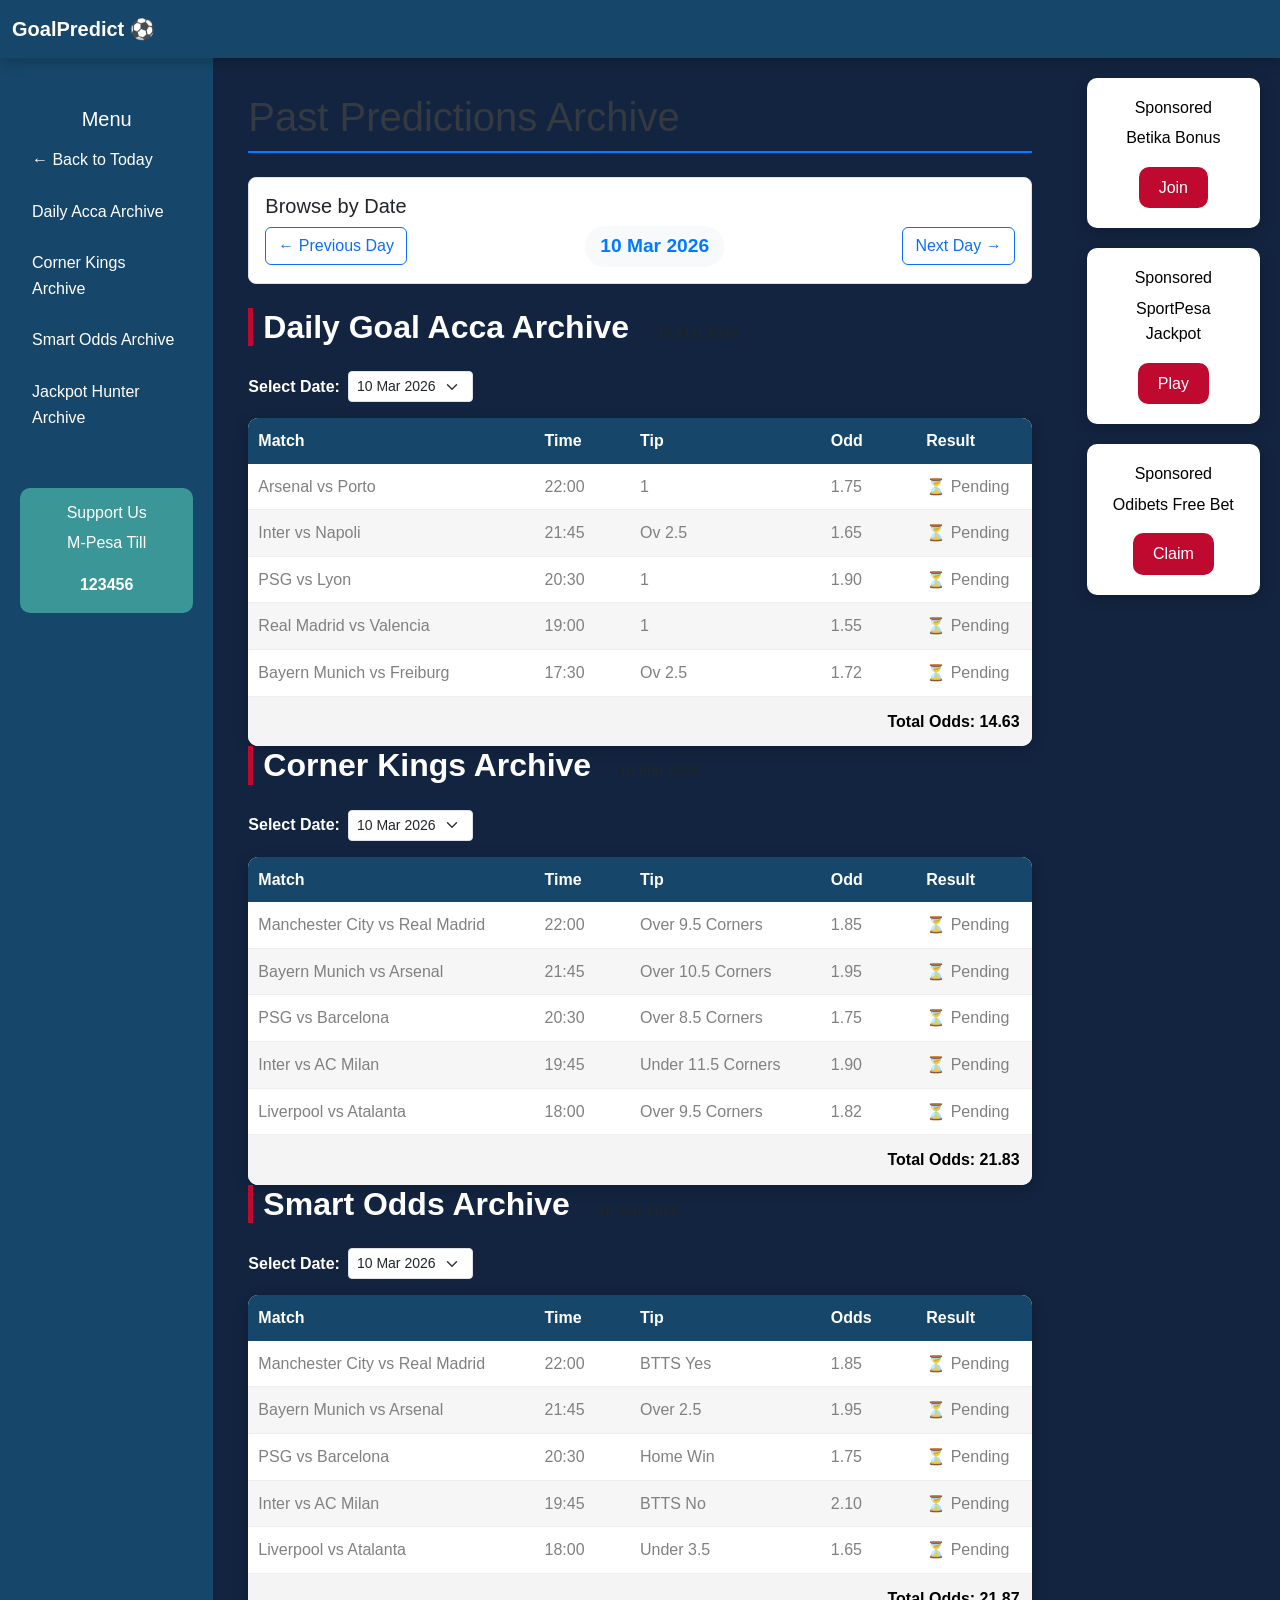
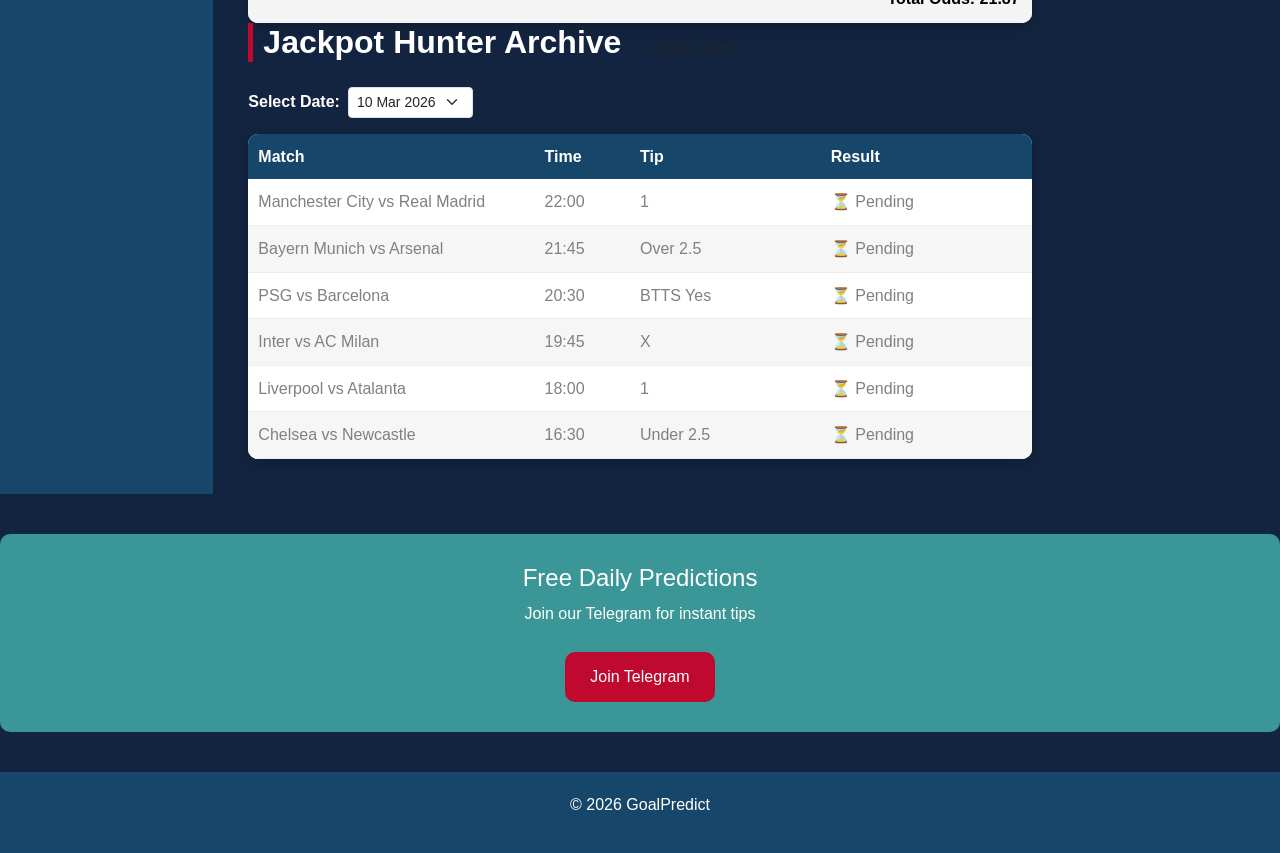
==== past-predictions.html @ 6ff45563 "first commit" ====
<!doctype html>
<html lang="en">
  <head>
    <meta charset="UTF-8" />
    <meta name="viewport" content="width=device-width, initial-scale=1" />

    <title>GoalPredict - Past Predictions Archive</title>

    <link
      href="https://cdn.jsdelivr.net/npm/bootstrap@5.3.2/dist/css/bootstrap.min.css"
      rel="stylesheet"
    />
    <link rel="stylesheet" href="css/style.css" />
  </head>

  <body>
    <!-- Add this right after the opening body tag or before closing body tag -->
    <div class="mobile-home-fab">
      <a href="index.html" class="fab-btn">
        <span class="fab-icon">🏠</span>
        <span class="fab-text">Today's Predictions</span>
      </a>
    </div>
    <!-- TOP NAVBAR -->
    <nav class="navbar navbar-dark navbar-expand-lg topbar">
      <div class="container-fluid">
        <button
          class="navbar-toggler"
          type="button"
          data-bs-toggle="collapse"
          data-bs-target="#sidebarMenu"
        >
          <span class="navbar-toggler-icon"></span>
        </button>

        <a class="navbar-brand fw-bold" href="index.html">GoalPredict ⚽</a>
      </div>
    </nav>

    <div class="container-fluid">
      <div class="row">
        <!-- SIDEBAR (same as index) -->
        <div class="col-lg-2 sidebar collapse d-lg-block" id="sidebarMenu">
          <h5 class="mt-4 text-center">Menu</h5>

          <ul class="nav flex-column">
            <li class="nav-item">
              <a class="nav-link" href="index.html#acca">← Back to Today</a>
            </li>
            <li class="nav-item">
              <a class="nav-link" href="#acca">Daily Acca Archive</a>
            </li>
            <li class="nav-item">
              <a class="nav-link" href="#corners">Corner Kings Archive</a>
            </li>
            <li class="nav-item">
              <a class="nav-link" href="#smart">Smart Odds Archive</a>
            </li>
            <li class="nav-item">
              <a class="nav-link" href="#jackpot">Jackpot Hunter Archive</a>
            </li>
          </ul>

          <div class="donate-box">
            <h6>Support Us</h6>
            <p>M-Pesa Till</p>
            <strong>123456</strong>
          </div>
        </div>

        <!-- MAIN CONTENT -->
        <div class="col-lg-8 main-content">
          <h1 class="page-title mb-4">Past Predictions Archive</h1>

          <!-- Global Date Navigation -->
          <div class="archive-navigation mb-4">
            <div class="card">
              <div class="card-body">
                <h5 class="card-title">Browse by Date</h5>
                <div class="date-navigation-buttons">
                  <button
                    class="btn btn-outline-primary"
                    onclick="navigateDate('prev')"
                  >
                    ← Previous Day
                  </button>
                  <span class="current-date-display" id="currentDisplayDate"
                    >Loading...</span
                  >
                  <button
                    class="btn btn-outline-primary"
                    onclick="navigateDate('next')"
                  >
                    Next Day →
                  </button>
                </div>
              </div>
            </div>
          </div>

          <!-- Daily Acca Archive -->
          <section id="acca">
            <h2 class="section-title">
              Daily Goal Acca Archive
              <small class="text-muted" id="acca-date"></small>
            </h2>

            <div class="prediction-table">
              <div class="table-header">
                <span>Match</span>
                <span>Time</span>
                <span>Tip</span>
                <span>Odd</span>
                <span>Result</span>
              </div>

              <div id="acca-table" class="table-rows"></div>
              <div class="total-odds">
                Total Odds: <span id="acca-total">0.00</span>
              </div>
            </div>
          </section>

          <!-- Corner Kings Archive -->
          <section id="corners">
            <h2 class="section-title">
              Corner Kings Archive
              <small class="text-muted" id="corners-date"></small>
            </h2>

            <div class="prediction-table">
              <div class="table-header">
                <span>Match</span>
                <span>Time</span>
                <span>Tip</span>
                <span>Odd</span>
                <span>Result</span>
              </div>

              <div id="corners-container" class="table-rows"></div>
              <div class="total-odds">
                Total Odds: <span id="corners-total">0.00</span>
              </div>
            </div>
          </section>

          <!-- Smart Odds Archive -->
          <section id="smart">
            <h2 class="section-title">
              Smart Odds Archive
              <small class="text-muted" id="smart-date"></small>
            </h2>

            <div class="prediction-table">
              <div class="table-header">
                <span>Match</span>
                <span>Time</span>
                <span>Tip</span>
                <span>Odds</span>
                <span>Result</span>
              </div>

              <div id="smart-container" class="table-rows"></div>
              <div class="total-odds">
                Total Odds: <span id="smart-total">0.00</span>
              </div>
            </div>
          </section>

          <!-- Jackpot Hunter Archive -->
          <section id="jackpot">
            <h2 class="section-title">
              Jackpot Hunter Archive
              <small class="text-muted" id="jackpot-date"></small>
            </h2>

            <div class="prediction-table">
              <div class="table-header">
                <span>Match</span>
                <span>Time</span>
                <span>Tip</span>
                <span>Result</span>
              </div>

              <div id="jackpot-container" class="table-rows"></div>
            </div>
          </section>
        </div>

        <!-- ADS SIDEBAR (same as index) -->
        <div class="col-lg-2 ads">
          <div class="ad-box">
            <h6>Sponsored</h6>
            <p>Betika Bonus</p>
            <button class="ad-btn">Join</button>
          </div>
          <div class="ad-box">
            <h6>Sponsored</h6>
            <p>SportPesa Jackpot</p>
            <button class="ad-btn">Play</button>
          </div>
          <div class="ad-box">
            <h6>Sponsored</h6>
            <p>Odibets Free Bet</p>
            <button class="ad-btn">Claim</button>
          </div>
        </div>
      </div>
    </div>

    <div class="telegram-box">
      <h4>Free Daily Predictions</h4>
      <p>Join our Telegram for instant tips</p>
      <a href="https://t.me/yourchannel" class="telegram-btn">Join Telegram</a>
    </div>

    <footer class="footer">
      <p>© 2026 GoalPredict</p>
    </footer>

    <script src="https://cdn.jsdelivr.net/npm/bootstrap@5.3.2/dist/js/bootstrap.bundle.min.js"></script>

    <!-- Data Files -->
    <script src="data/acca-data.js"></script>
    <script src="data/corners-data.js"></script>
    <script src="data/smartOdds-data.js"></script>
    <script src="data/jackpot-data.js"></script>

    <!-- Archive Controller (New file) -->
    <script src="js/archive-controller.js"></script>

    <!-- Individual Section Scripts (they will detect they're on archive page) -->
    <script src="js/acca.js"></script>
    <script src="js/corners.js"></script>
    <script src="js/smartOdds.js"></script>
    <script src="js/jackpot.js"></script>
  </body>
</html>
---- css/style.css ----
/* ================= ROOT VARIABLES ================= */

:root {
  --primary: #3b9797;
  --secondary: #16476a;
  --dark: #132440;
  --accent: #bf092f;

  --white: #ffffff;
  --light-gray: #f5f5f5;

  --radius: 10px;
  --shadow: 0 4px 15px rgba(0, 0, 0, 0.2);
}

/* ================= GLOBAL ================= */

body {
  background: var(--dark);
  color: var(--white);
  font-family: "Segoe UI", Arial, sans-serif;
  line-height: 1.6;
}

/* ================= TOP NAVBAR ================= */

.topbar {
  background: var(--secondary);
  box-shadow: var(--shadow);
}

/* ================= SIDEBAR ================= */

.sidebar {
  background: var(--secondary);
  min-height: 100vh;
  padding: 25px 20px;
}

.sidebar .nav-link {
  color: var(--white);
  margin-bottom: 10px;
  padding: 8px 12px;
  border-radius: var(--radius);
  transition: 0.3s;
}

.sidebar .nav-link:hover {
  background: var(--primary);
  color: var(--white);
}

/* ================= MAIN CONTENT ================= */

.main-content {
  padding: 35px;
}

/* ================= SECTION TITLES ================= */

.section-title {
  margin-bottom: 25px;
  font-weight: 700;
  border-left: 5px solid var(--accent);
  padding-left: 10px;
}

/* ================= PREDICTION CARDS ================= */

.card-prediction {
  background: var(--white);
  color: #000;
  padding: 20px;
  border-radius: var(--radius);
  margin-bottom: 20px;
  box-shadow: var(--shadow);
  transition: 0.3s;
}

.card-prediction:hover {
  transform: translateY(-4px);
}

/* ================= TIP HIGHLIGHT ================= */

.tip {
  color: var(--accent);
  font-weight: 700;
}

/* ================= ADS SIDEBAR ================= */

.ads {
  padding: 20px;
  position: sticky;
  top: 20px;
}

.ad-box {
  background: var(--white);
  color: #000;
  padding: 20px;
  margin-bottom: 20px;
  border-radius: var(--radius);
  text-align: center;
  box-shadow: var(--shadow);
}

.ad-btn {
  background: var(--accent);
  border: none;
  color: var(--white);
  padding: 8px 20px;
  border-radius: var(--radius);
  transition: 0.3s;
}

.ad-btn:hover {
  background: #9d0726;
}

/* ================= DONATION ================= */

.donate-box {
  background: var(--primary);
  padding: 15px;
  margin-top: 40px;
  border-radius: var(--radius);
  text-align: center;
}

/* ================= TELEGRAM ================= */

.telegram-box {
  background: var(--primary);
  padding: 30px;
  text-align: center;
  border-radius: var(--radius);
  margin-top: 40px;
}

.telegram-btn {
  background: var(--accent);
  color: var(--white);
  padding: 12px 25px;
  text-decoration: none;
  border-radius: var(--radius);
  display: inline-block;
  margin-top: 10px;
  transition: 0.3s;
}

.telegram-btn:hover {
  background: #9d0726;
}

/* ================= FOOTER ================= */

.footer {
  background: var(--secondary);
  text-align: center;
  padding: 20px;
  margin-top: 40px;
}

/* ================= MOBILE ================= */

@media (max-width: 992px) {
  .sidebar {
    min-height: auto;
  }

  .main-content {
    padding: 20px;
  }

  .ads {
    position: relative;
  }
}
/* ===============================
   MATCH TABLE
================================ */

.prediction-table {
  background: white;
  color: black;
  border-radius: var(--radius);
  overflow: hidden;
  box-shadow: var(--shadow);
}

/* ===============================
   TABLE HEADER
================================ */

.table-header {
  background: var(--secondary);
  color: white;
  font-weight: bold;
}

/* Shared grid layout */

.table-header,
.table-row {
  display: grid;
  grid-template-columns: 3fr 1fr 2fr 1fr 1fr;
  align-items: center;
  padding: 10px;
}

/* ===============================
   TABLE ROW
================================ */

.table-row {
  border-bottom: 1px solid #eee;
}

.table-row:nth-child(even) {
  background: #f6f6f6;
}

.table-row:hover {
  background: #eef6f6;
}

/* ===============================
   RESULT ICONS
================================ */

.correct,
.result-win {
  color: #28a745;
  font-weight: bold;
  font-size: 18px;
}

.failed,
.result-lose {
  color: #bf092f;
  font-weight: bold;
  font-size: 18px;
}

.result-pending {
  color: gray;
}

/* ===============================
   TIP STYLE
================================ */

.tip {
  color: var(--accent);
  font-weight: bold;
}

/* ===============================
   TOTAL ODDS
================================ */

.total-odds {
  padding: 12px;
  text-align: right;
  font-weight: bold;
  font-size: 16px;
  background: #f4f4f4;
}

/* ===============================
   VIEW PREVIOUS BUTTON
================================ */

.view-more {
  text-align: center;
  margin-top: 20px;
  margin-bottom: 40px;
}

.view-btn {
  background: #bf092f;
  color: white;
  padding: 10px 20px;
  text-decoration: none;
  border-radius: 6px;
  font-weight: bold;
  transition: 0.3s;
}

.view-btn:hover {
  background: #8e0623;
}

/* ===============================
   MOBILE RESPONSIVE
================================ */

@media (max-width: 768px) {
  .table-header,
  .table-row {
    grid-template-columns: 2fr 1fr 1.5fr 1fr 0.8fr;
    font-size: 14px;
    padding: 8px;
  }
}
/* Archive Page Specific Styles */
.archive-navigation .card {
  border: 1px solid #dee2e6;
  border-radius: 8px;
  margin-bottom: 20px;
}

.date-navigation-buttons {
  display: flex;
  justify-content: space-between;
  align-items: center;
  gap: 15px;
}

.current-date-display {
  font-size: 1.2rem;
  font-weight: bold;
  color: #007bff;
  padding: 5px 15px;
  background-color: #f8f9fa;
  border-radius: 20px;
}

.date-picker-container {
  margin-top: 15px;
  padding-top: 15px;
  border-top: 1px solid #dee2e6;
}

.date-picker-container select {
  width: 100%;
  padding: 8px;
  border-radius: 4px;
  border: 1px solid #dee2e6;
}

.page-title {
  color: #343a40;
  border-bottom: 2px solid #007bff;
  padding-bottom: 10px;
}

.section-title small {
  font-size: 0.9rem;
  color: #6c757d;
  margin-left: 10px;
}

/* Highlight active section when coming from hash link */
section:target {
  animation: highlight 2s ease;
}

@keyframes highlight {
  0% {
    background-color: rgba(0, 123, 255, 0.1);
  }
  100% {
    background-color: transparent;
  }
}

/* Responsive design */
@media (max-width: 768px) {
  .date-navigation-buttons {
    flex-direction: column;
  }

  .current-date-display {
    order: -1;
    margin-bottom: 10px;
  }
}

/* Option 3: Floating Action Button (FAB) */
.mobile-home-fab {
  display: none; /* Hidden by default */
  position: fixed;
  bottom: 20px;
  left: 0;
  right: 0;
  z-index: 1000;
  padding: 0 15px;
  pointer-events: none;
}

.fab-btn {
  display: flex;
  align-items: center;
  justify-content: center;
  background: rgb(12, 12, 49);
  color: white;
  padding: 15px 25px;
  border-radius: 50px;
  text-decoration: none;
  font-weight: bold;
  font-size: 1.1rem;
  box-shadow: 0 4px 20px rgba(26, 38, 87, 0.5);
  border: 2px solid white;
  pointer-events: auto;
  transition: all 0.3s ease;
  max-width: 300px;
  margin: 0 auto;
}

.fab-btn:hover {
  transform: translateY(-5px);
  box-shadow: 0 8px 25px rgba(44, 56, 112, 0.7);
  color: white;
}

.fab-icon {
  font-size: 1.5rem;
  margin-right: 10px;
}

/* Mobile responsive breakpoints */
@media (max-width: 768px) {
  /* Show mobile home container */
  .mobile-home-container {
    display: block;
  }

  /* OR show mobile nav home */
  .mobile-nav-home {
    display: flex;
  }

  /* OR show FAB (choose one option) */
  .mobile-home-fab {
    display: block;
  }

  /* Adjust main content to make room for FAB */
  .main-content {
    padding-bottom: 90px;
  }

  /* Option 2 specific adjustments */
  .navbar .container-fluid {
    display: flex;
    justify-content: space-between;
    align-items: center;
  }

  .navbar-brand {
    margin-right: 0;
    font-size: 1.1rem;
  }

  /* Hide desktop-only elements */
  .desktop-only {
    display: none;
  }
}

/* Extra small devices */
@media (max-width: 480px) {
  .mobile-nav-home .home-text {
    display: none; /* Hide text, show only icon on very small screens */
  }

  .mobile-nav-home {
    padding: 8px 12px;
  }

  .mobile-nav-home .home-icon {
    margin-right: 0;
  }

  .fab-btn {
    padding: 12px 20px;
    font-size: 1rem;
    max-width: 250px;
  }
}
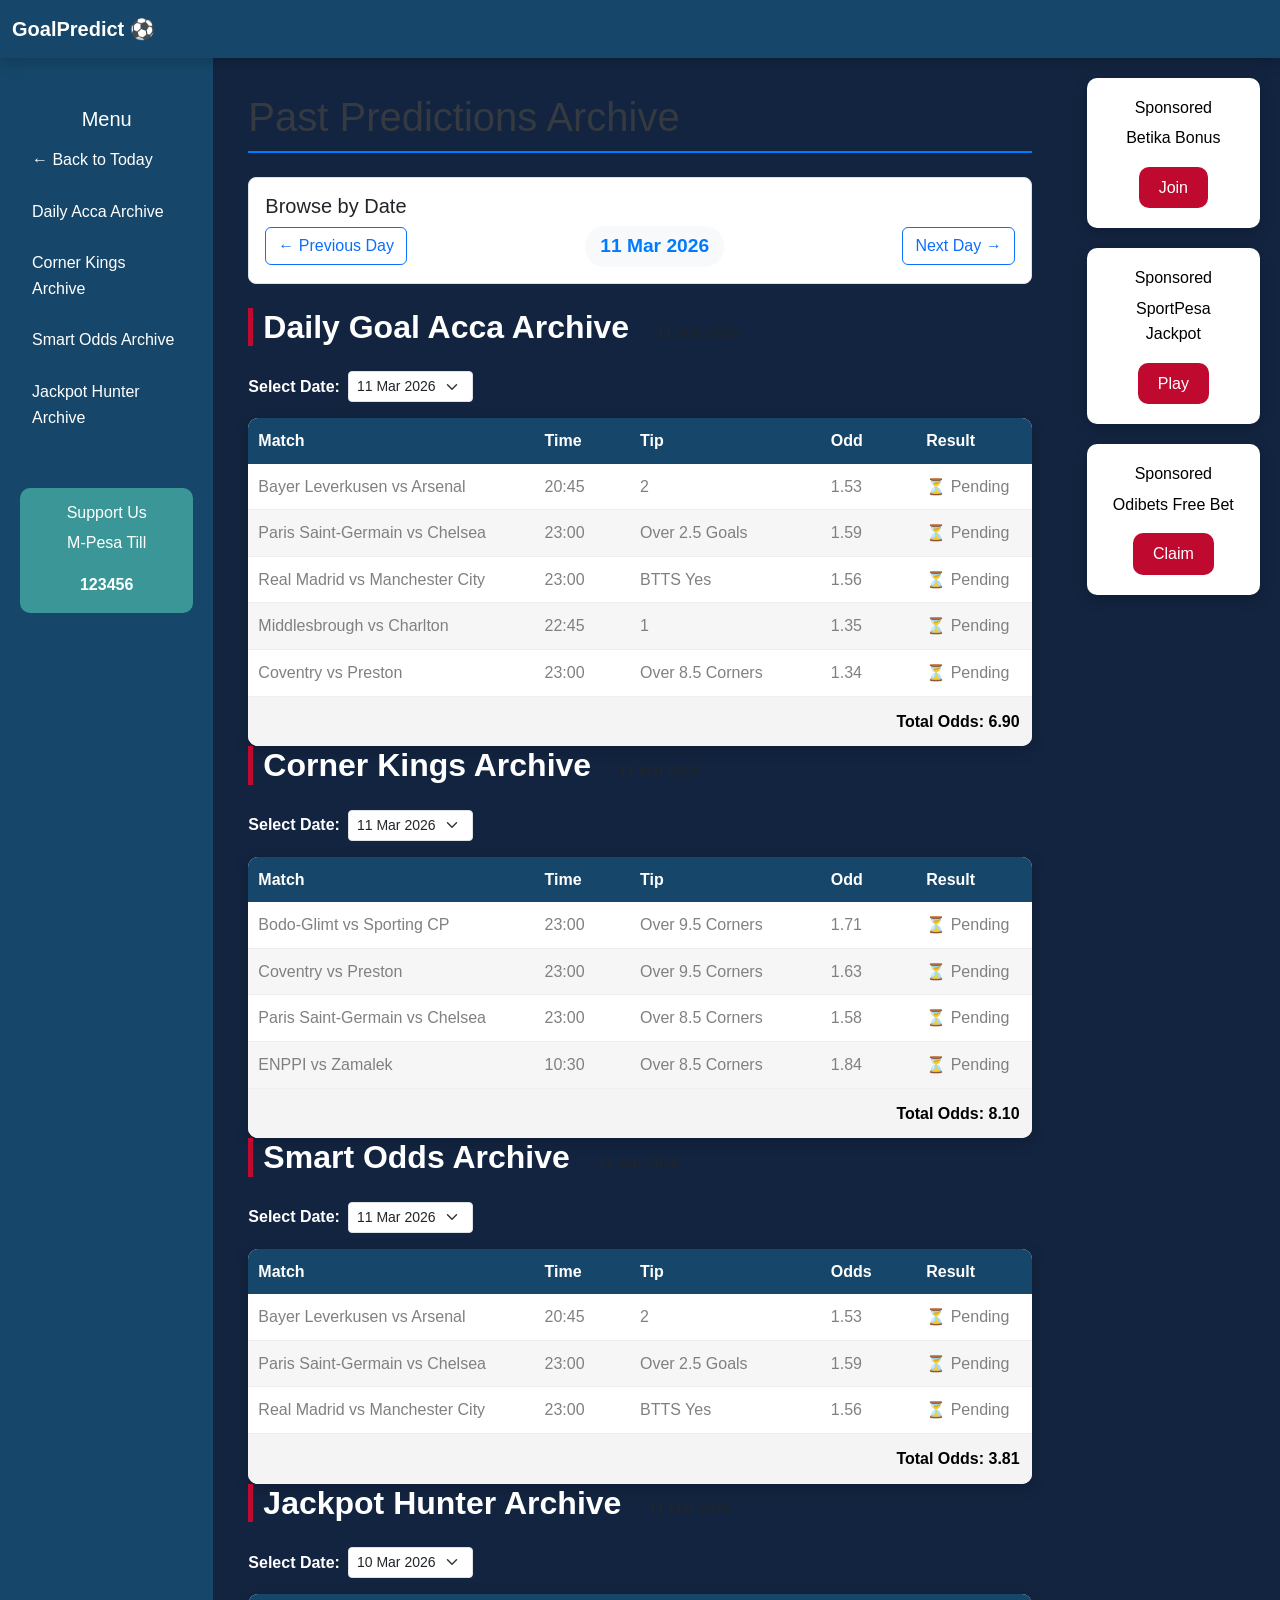
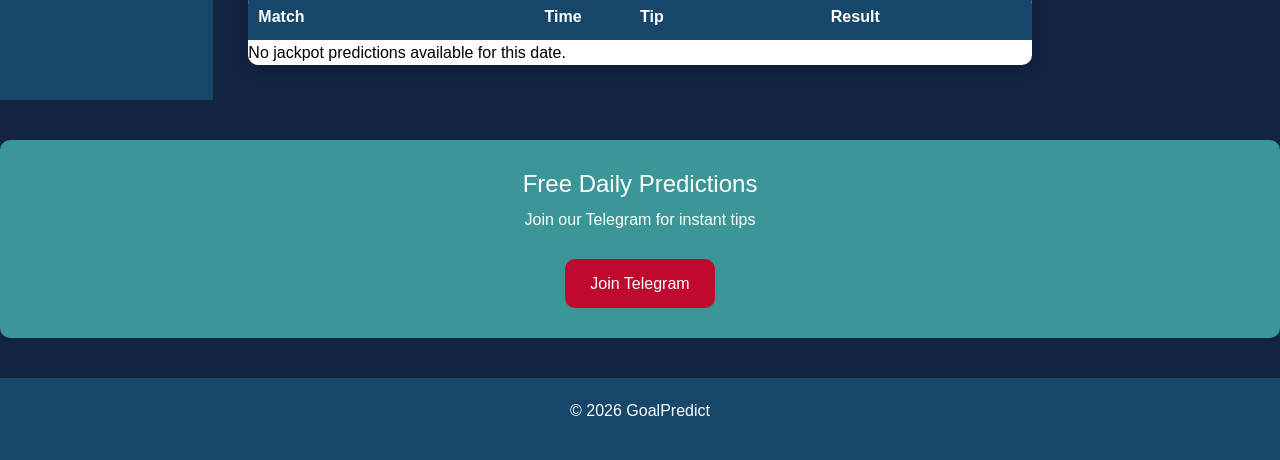
==== commit 294b0d18: "fixing past events rendering" ====
--- a/past-predictions.html
+++ b/past-predictions.html
@@ -78,19 +78,13 @@
               <div class="card-body">
                 <h5 class="card-title">Browse by Date</h5>
                 <div class="date-navigation-buttons">
-                  <button
-                    class="btn btn-outline-primary"
-                    onclick="navigateDate('prev')"
-                  >
+                  <button class="btn btn-outline-primary" id="prevDayBtn">
                     ← Previous Day
                   </button>
                   <span class="current-date-display" id="currentDisplayDate"
                     >Loading...</span
                   >
-                  <button
-                    class="btn btn-outline-primary"
-                    onclick="navigateDate('next')"
-                  >
+                  <button class="btn btn-outline-primary" id="nextDayBtn">
                     Next Day →
                   </button>
                 </div>
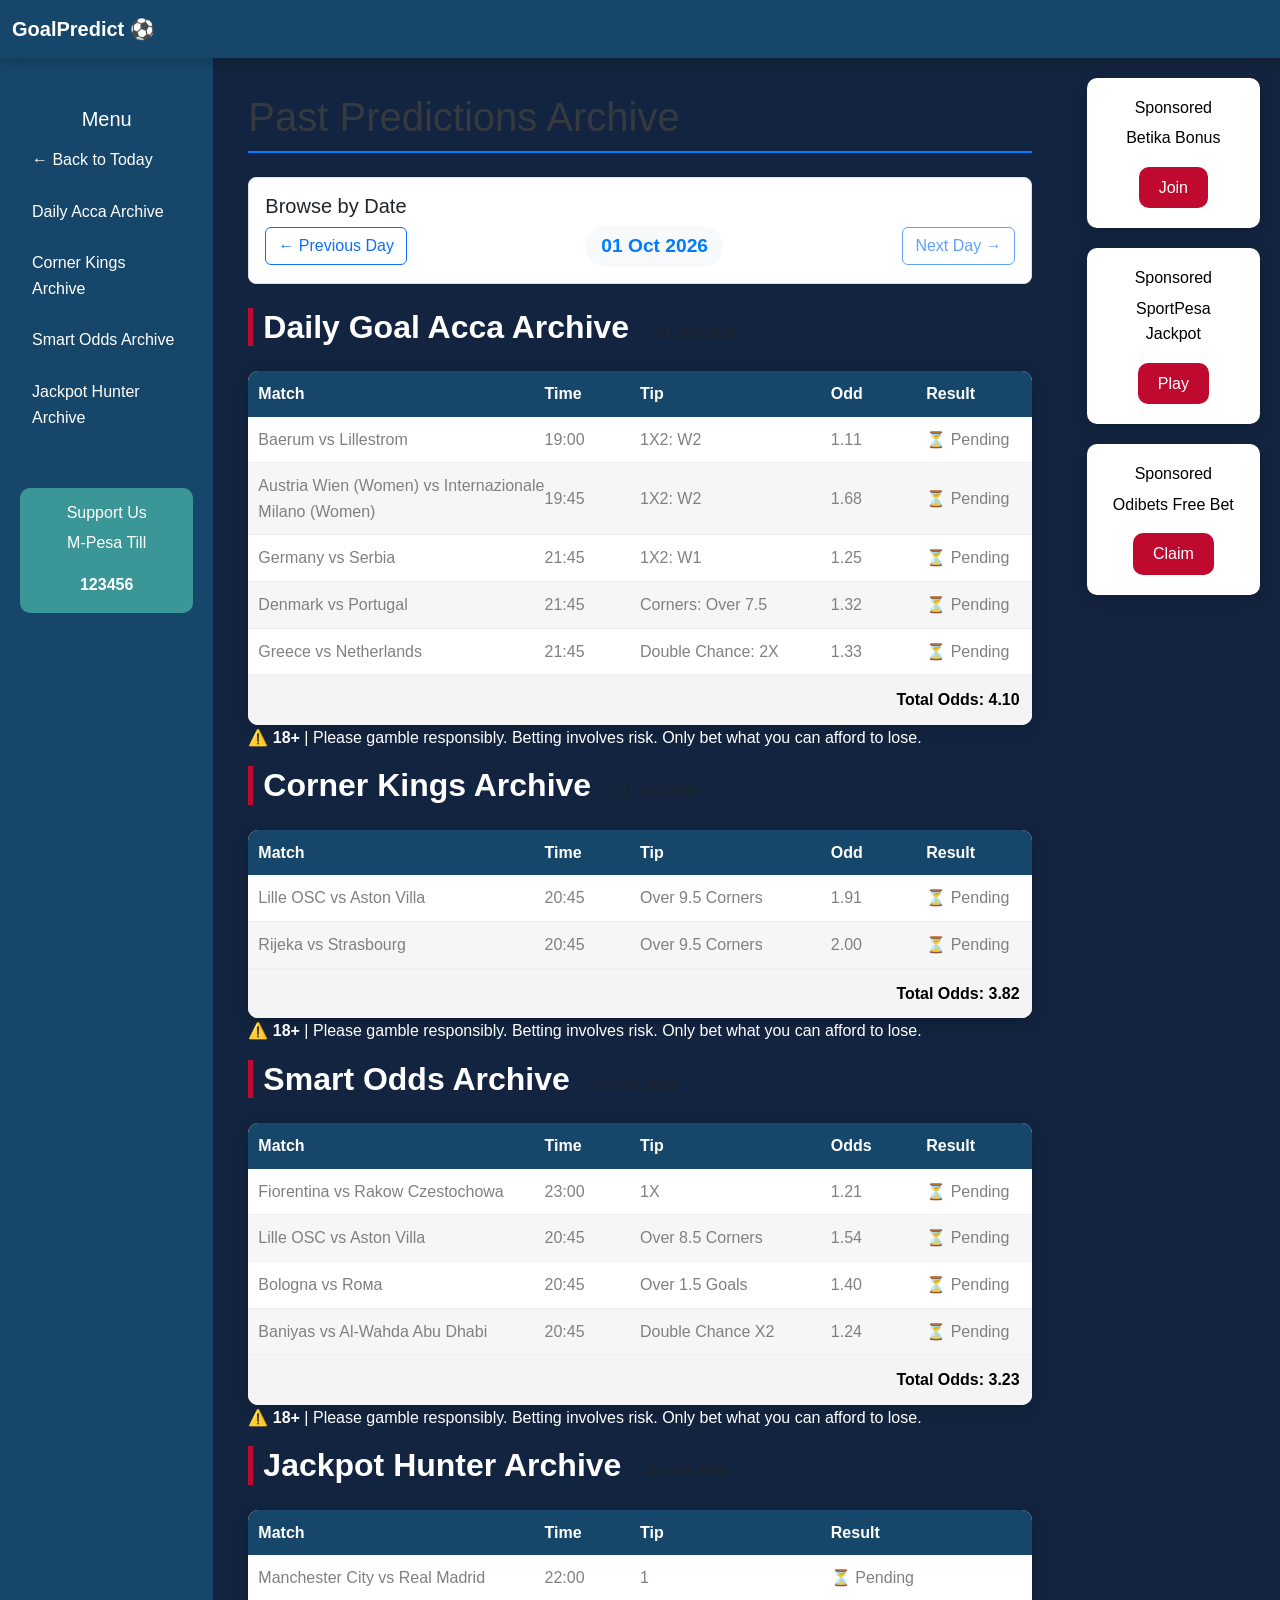
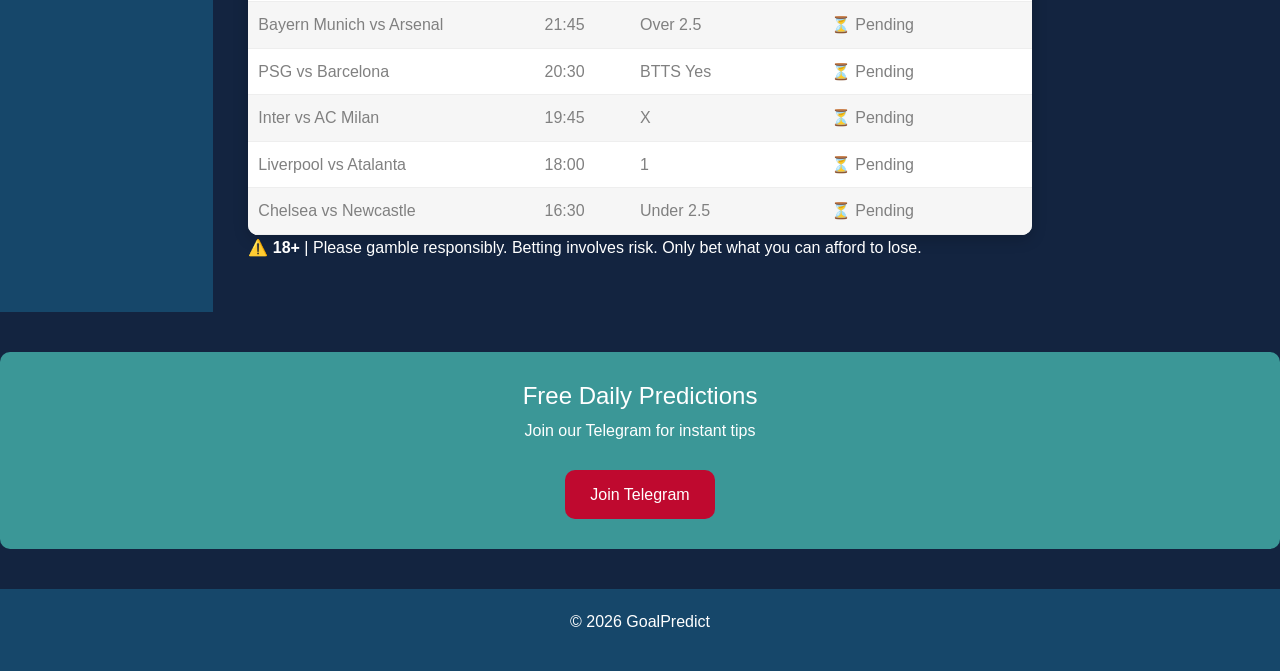
==== commit 889d5847: "oct !" ====
--- a/past-predictions.html
+++ b/past-predictions.html
@@ -113,6 +113,11 @@
                 Total Odds: <span id="acca-total">0.00</span>
               </div>
             </div>
+
+            <!-- RESPONSIBLE GAMBLING WARNING -->
+            <div class="responsible-gambling">
+              <p>⚠️ <strong>18+</strong> | Please gamble responsibly. Betting involves risk. Only bet what you can afford to lose.</p>
+            </div>
           </section>
 
           <!-- Corner Kings Archive -->
@@ -136,6 +141,11 @@
                 Total Odds: <span id="corners-total">0.00</span>
               </div>
             </div>
+
+            <!-- RESPONSIBLE GAMBLING WARNING -->
+            <div class="responsible-gambling">
+              <p>⚠️ <strong>18+</strong> | Please gamble responsibly. Betting involves risk. Only bet what you can afford to lose.</p>
+            </div>
           </section>
 
           <!-- Smart Odds Archive -->
@@ -159,6 +169,11 @@
                 Total Odds: <span id="smart-total">0.00</span>
               </div>
             </div>
+
+            <!-- RESPONSIBLE GAMBLING WARNING -->
+            <div class="responsible-gambling">
+              <p>⚠️ <strong>18+</strong> | Please gamble responsibly. Betting involves risk. Only bet what you can afford to lose.</p>
+            </div>
           </section>
 
           <!-- Jackpot Hunter Archive -->
@@ -177,6 +192,11 @@
               </div>
 
               <div id="jackpot-container" class="table-rows"></div>
+            </div>
+
+            <!-- RESPONSIBLE GAMBLING WARNING -->
+            <div class="responsible-gambling">
+              <p>⚠️ <strong>18+</strong> | Please gamble responsibly. Betting involves risk. Only bet what you can afford to lose.</p>
             </div>
           </section>
         </div>
@@ -229,4 +249,4 @@
     <script src="js/smartOdds.js"></script>
     <script src="js/jackpot.js"></script>
   </body>
-</html>
+</html>
